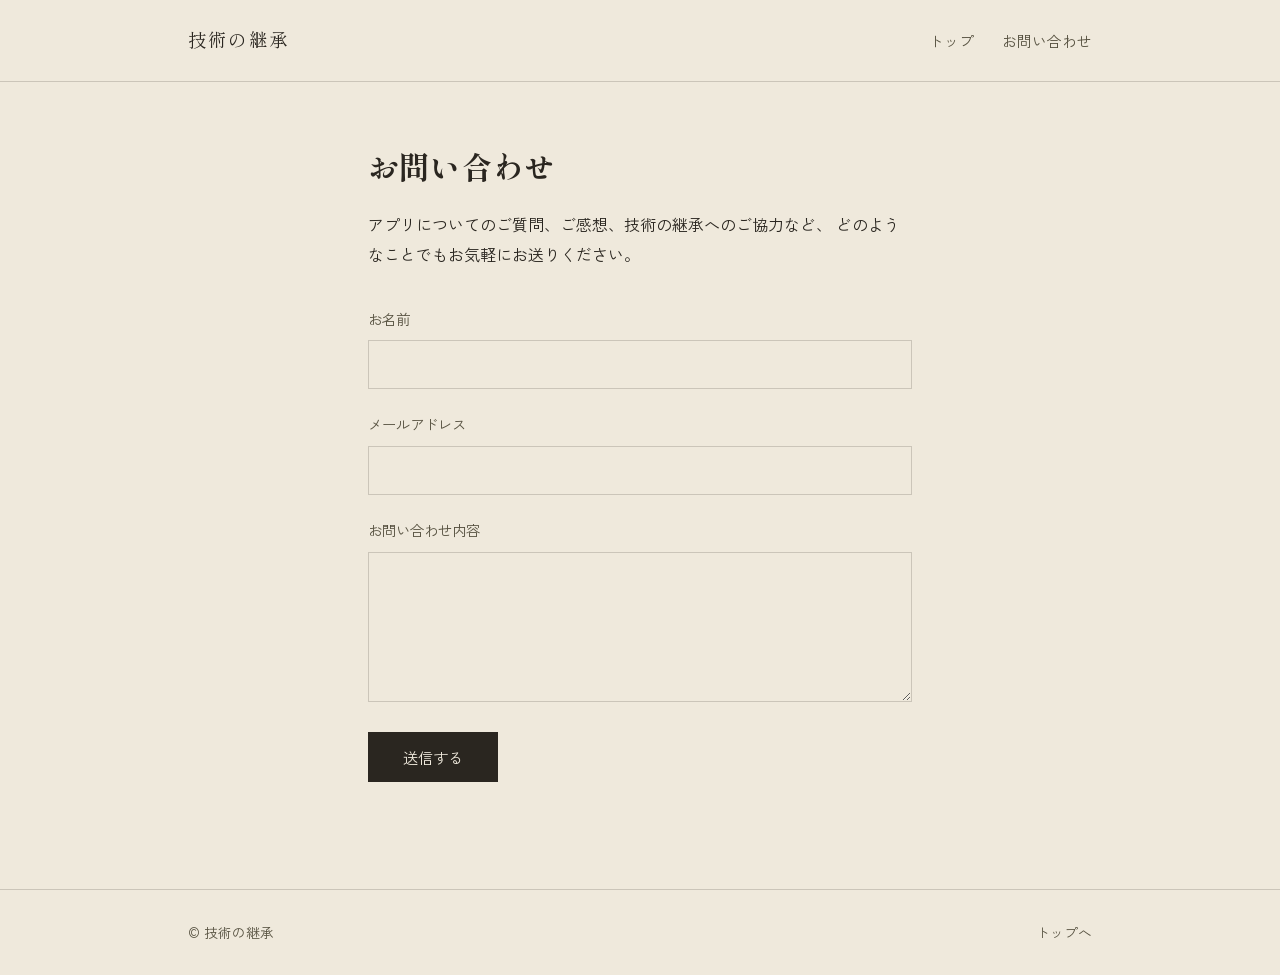
==== contact.html @ cab6e48a "1" ====
<!DOCTYPE html>
<html lang="ja">
<head>
<meta charset="UTF-8">
<meta name="viewport" content="width=device-width, initial-scale=1.0">
<title>お問い合わせ | 技術の継承</title>
<meta name="description" content="技術の継承へのお問い合わせフォームです。">
<link rel="stylesheet" href="css/style.css">
</head>
<body>

<header class="site-header">
  <div class="wrap">
    <a class="brand" href="index.html">技術の継承</a>
    <nav>
      <a href="index.html">トップ</a>
      <a href="contact.html">お問い合わせ</a>
    </nav>
  </div>
</header>

<section class="section" style="border-top:none;">
  <div class="wrap" style="max-width:600px;">
    <div class="eyebrow-line"></div>
    <h1 style="font-size:1.9rem;">お問い合わせ</h1>
    <p class="lede" style="margin-bottom:36px;">
      アプリについてのご質問、ご感想、技術の継承へのご協力など、
      どのようなことでもお気軽にお送りください。
    </p>

    <form id="contactForm" novalidate>
      <div class="form-field">
        <label for="name">お名前</label>
        <input type="text" id="name" name="name" required autocomplete="name">
      </div>

      <div class="form-field">
        <label for="email">メールアドレス</label>
        <input type="email" id="email" name="email" required autocomplete="email">
      </div>

      <div class="form-field">
        <label for="message">お問い合わせ内容</label>
        <textarea id="message" name="message" required></textarea>
      </div>

      <button type="submit" class="submit-btn" id="submitBtn">送信する</button>
      <p class="form-status" id="formStatus" role="status" aria-live="polite"></p>
    </form>
  </div>
</section>

<footer class="site-footer">
  <div class="wrap">
    <span>© 技術の継承</span>
    <span><a href="index.html" style="text-decoration:none;">トップへ</a></span>
  </div>
</footer>

<script src="js/main.js"></script>
<script>
  // ▼ ここに、GASをデプロイした後に発行される「ウェブアプリのURL」を貼り付けてください
  // 例: https://script.google.com/macros/s/xxxxxxxxxxxxxxxx/exec
  const CONTACT_ENDPOINT = 'PASTE_YOUR_GOOGLE_APPS_SCRIPT_WEB_APP_URL_HERE';

  const form = document.getElementById('contactForm');
  const statusEl = document.getElementById('formStatus');
  const submitBtn = document.getElementById('submitBtn');

  form.addEventListener('submit', async (e) => {
    e.preventDefault();

    if (!CONTACT_ENDPOINT || CONTACT_ENDPOINT.startsWith('PASTE_')) {
      statusEl.textContent = '送信先が設定されていません。README.mdの手順に沿ってGoogle Apps ScriptのURLを設定してください。';
      statusEl.className = 'form-status is-error';
      return;
    }

    submitBtn.disabled = true;
    statusEl.textContent = '送信中です…';
    statusEl.className = 'form-status';

    const data = {
      name: form.name.value,
      email: form.email.value,
      message: form.message.value,
    };

    try {
      await fetch(CONTACT_ENDPOINT, {
        method: 'POST',
        mode: 'no-cors', // Google Apps Script Web App はレスポンスを読み取れないため no-cors で送信
        headers: { 'Content-Type': 'text/plain;charset=utf-8' },
        body: JSON.stringify(data),
      });

      statusEl.textContent = 'お問い合わせを送信しました。ありがとうございます。';
      statusEl.className = 'form-status is-success';
      form.reset();
    } catch (err) {
      statusEl.textContent = '送信に失敗しました。時間をおいて再度お試しください。';
      statusEl.className = 'form-status is-error';
    } finally {
      submitBtn.disabled = false;
    }
  });
</script>
</body>
</html>
---- css/style.css ----
@import url('https://fonts.googleapis.com/css2?family=Shippori+Mincho:wght@500;700&family=Zen+Kaku+Gothic+New:wght@400;500;700&display=swap');

:root {
  --paper: #efe9dc;
  --paper-dark: #e3dbc8;
  --ink: #2a2620;
  --ink-soft: #55503f;
  --indigo: #2f4858;
  --vermillion: #a83c32;
  --gold: #b8944f;
  --line: rgba(42, 38, 32, 0.18);
  --max-w: 960px;
}

* {
  box-sizing: border-box;
}

html {
  scroll-behavior: smooth;
}

@media (prefers-reduced-motion: reduce) {
  html {
    scroll-behavior: auto;
  }
  * {
    animation-duration: 0.01ms !important;
    animation-iteration-count: 1 !important;
    transition-duration: 0.01ms !important;
  }
}

body {
  margin: 0;
  background: var(--paper);
  color: var(--ink);
  font-family: 'Zen Kaku Gothic New', sans-serif;
  line-height: 1.85;
  -webkit-font-smoothing: antialiased;
}

h1, h2, h3 {
  font-family: 'Shippori Mincho', serif;
  font-weight: 700;
  color: var(--ink);
  margin: 0;
  letter-spacing: 0.04em;
}

a {
  color: inherit;
}

img {
  max-width: 100%;
  display: block;
}

.wrap {
  max-width: var(--max-w);
  margin: 0 auto;
  padding: 0 28px;
}

/* ---------- Header ---------- */
.site-header {
  border-bottom: 1px solid var(--line);
  padding: 22px 0;
}

.site-header .wrap {
  display: flex;
  align-items: baseline;
  justify-content: space-between;
  gap: 24px;
}

.site-header .brand {
  font-family: 'Shippori Mincho', serif;
  font-size: 1.15rem;
  letter-spacing: 0.12em;
  text-decoration: none;
}

.site-header nav {
  display: flex;
  gap: 28px;
  font-size: 0.92rem;
}

.site-header nav a {
  text-decoration: none;
  color: var(--ink-soft);
  padding-bottom: 4px;
  border-bottom: 1px solid transparent;
  transition: border-color 0.2s ease, color 0.2s ease;
}

.site-header nav a:hover,
.site-header nav a:focus-visible {
  color: var(--indigo);
  border-color: var(--indigo);
}

/* ---------- Hero ---------- */
.hero {
  padding: 80px 0 60px;
  position: relative;
}

.hero .eyebrow-line {
  width: 48px;
  height: 1px;
  background: var(--gold);
  margin-bottom: 22px;
}

.hero h1 {
  font-size: clamp(2.1rem, 5vw, 3.4rem);
  line-height: 1.35;
}

.hero .lede {
  margin-top: 22px;
  max-width: 46ch;
  color: var(--ink-soft);
  font-size: 1.02rem;
}

.brush-underline {
  display: block;
  margin-top: 18px;
  width: min(420px, 70vw);
  height: 34px;
}

.brush-underline path {
  fill: none;
  stroke: var(--vermillion);
  stroke-width: 6;
  stroke-linecap: round;
  stroke-dasharray: 620;
  stroke-dashoffset: 620;
  animation: draw-brush 1.6s 0.3s cubic-bezier(0.65, 0, 0.35, 1) forwards;
}

@keyframes draw-brush {
  to {
    stroke-dashoffset: 0;
  }
}

/* ---------- Section heading ---------- */
.section {
  padding: 56px 0;
  border-top: 1px solid var(--line);
}

.section-head {
  display: flex;
  align-items: flex-end;
  justify-content: space-between;
  gap: 20px;
  margin-bottom: 34px;
}

.section-head h2 {
  font-size: 1.5rem;
}

.section-head .num {
  font-family: 'Shippori Mincho', serif;
  color: var(--gold);
  font-size: 0.95rem;
}

.section-note {
  color: var(--ink-soft);
  max-width: 56ch;
  margin: 10px 0 0;
}

/* ---------- Carousel ---------- */
.carousel {
  position: relative;
}

.carousel-track {
  display: flex;
  gap: 24px;
  overflow-x: auto;
  scroll-snap-type: x mandatory;
  padding-bottom: 8px;
  scrollbar-width: thin;
  scrollbar-color: var(--gold) transparent;
}

.carousel-track::-webkit-scrollbar {
  height: 6px;
}
.carousel-track::-webkit-scrollbar-thumb {
  background: var(--gold);
}

.app-card {
  flex: 0 0 min(360px, 82vw);
  scroll-snap-align: start;
  border: 1px solid var(--line);
  background: var(--paper-dark);
  padding: 26px 24px;
  display: flex;
  flex-direction: column;
  gap: 14px;
  text-decoration: none;
  color: inherit;
  position: relative;
  transition: border-color 0.2s ease;
}

.app-card:hover,
.app-card:focus-visible {
  border-color: var(--indigo);
}

.app-card .tag {
  font-size: 0.78rem;
  color: var(--indigo);
  letter-spacing: 0.08em;
}

.app-card h3 {
  font-size: 1.25rem;
}

.app-card p {
  color: var(--ink-soft);
  font-size: 0.92rem;
  margin: 0;
  flex-grow: 1;
}

.app-card .go {
  font-size: 0.88rem;
  color: var(--vermillion);
}

.app-card.is-soon {
  opacity: 0.62;
  cursor: default;
}

.app-card.is-soon:hover {
  border-color: var(--line);
}

.carousel-nav {
  display: flex;
  gap: 10px;
  margin-top: 18px;
}

.carousel-nav button {
  width: 34px;
  height: 34px;
  border: 1px solid var(--line);
  background: transparent;
  color: var(--ink);
  cursor: pointer;
  font-family: inherit;
  font-size: 1rem;
  transition: border-color 0.2s ease, color 0.2s ease;
}

.carousel-nav button:hover {
  border-color: var(--indigo);
  color: var(--indigo);
}

/* ---------- Buttons ---------- */
.btn {
  display: inline-block;
  padding: 13px 30px;
  border: 1px solid var(--ink);
  text-decoration: none;
  color: var(--ink);
  font-size: 0.94rem;
  letter-spacing: 0.03em;
  background: transparent;
  transition: background 0.2s ease, color 0.2s ease;
}

.btn:hover,
.btn:focus-visible {
  background: var(--ink);
  color: var(--paper);
}

.btn-primary {
  border-color: var(--vermillion);
  color: var(--vermillion);
}

.btn-primary:hover,
.btn-primary:focus-visible {
  background: var(--vermillion);
  color: var(--paper);
}

/* ---------- Footer ---------- */
.site-footer {
  border-top: 1px solid var(--line);
  padding: 30px 0;
  color: var(--ink-soft);
  font-size: 0.85rem;
}

.site-footer .wrap {
  display: flex;
  justify-content: space-between;
  flex-wrap: wrap;
  gap: 10px;
}

/* ---------- Form ---------- */
.form-field {
  margin-bottom: 22px;
}

.form-field label {
  display: block;
  margin-bottom: 8px;
  font-size: 0.9rem;
  color: var(--ink-soft);
}

.form-field input,
.form-field textarea {
  width: 100%;
  padding: 12px 14px;
  border: 1px solid var(--line);
  background: var(--paper);
  color: var(--ink);
  font-family: inherit;
  font-size: 0.98rem;
}

.form-field input:focus-visible,
.form-field textarea:focus-visible {
  outline: 2px solid var(--indigo);
  outline-offset: 1px;
}

.form-field textarea {
  min-height: 150px;
  resize: vertical;
}

.form-status {
  margin-top: 16px;
  font-size: 0.9rem;
  min-height: 1.4em;
}

.form-status.is-success {
  color: var(--indigo);
}

.form-status.is-error {
  color: var(--vermillion);
}

.submit-btn {
  border: 1px solid var(--ink);
  background: var(--ink);
  color: var(--paper);
  padding: 13px 34px;
  font-family: inherit;
  font-size: 0.96rem;
  cursor: pointer;
  transition: opacity 0.2s ease;
}

.submit-btn:hover {
  opacity: 0.85;
}

.submit-btn:disabled {
  opacity: 0.5;
  cursor: default;
}

/* ---------- App entry page specific ---------- */
.app-hero {
  display: grid;
  grid-template-columns: 1.1fr 0.9fr;
  gap: 40px;
  align-items: center;
  padding: 60px 0;
}

@media (max-width: 780px) {
  .app-hero {
    grid-template-columns: 1fr;
  }
}

.brush-canvas-wrap {
  border: 1px solid var(--line);
  background: var(--paper-dark);
  aspect-ratio: 4 / 3;
  position: relative;
  overflow: hidden;
}

.brush-canvas-wrap canvas {
  width: 100%;
  height: 100%;
  cursor: crosshair;
  touch-action: none;
}

.brush-canvas-wrap .hint {
  position: absolute;
  bottom: 10px;
  left: 12px;
  font-size: 0.75rem;
  color: var(--ink-soft);
  background: rgba(239, 233, 220, 0.75);
  padding: 3px 8px;
  pointer-events: none;
}

.spec-list {
  margin: 26px 0 0;
  padding: 0;
  list-style: none;
}

.spec-list li {
  padding: 12px 0;
  border-top: 1px solid var(--line);
  display: flex;
  gap: 18px;
}

.spec-list li:last-child {
  border-bottom: 1px solid var(--line);
}

.spec-list .k {
  flex: 0 0 8em;
  color: var(--ink-soft);
  font-size: 0.88rem;
}

.spec-list .v {
  flex: 1;
}

.back-link {
  display: inline-block;
  margin-bottom: 20px;
  font-size: 0.88rem;
  color: var(--ink-soft);
  text-decoration: none;
}

.back-link:hover {
  color: var(--indigo);
}
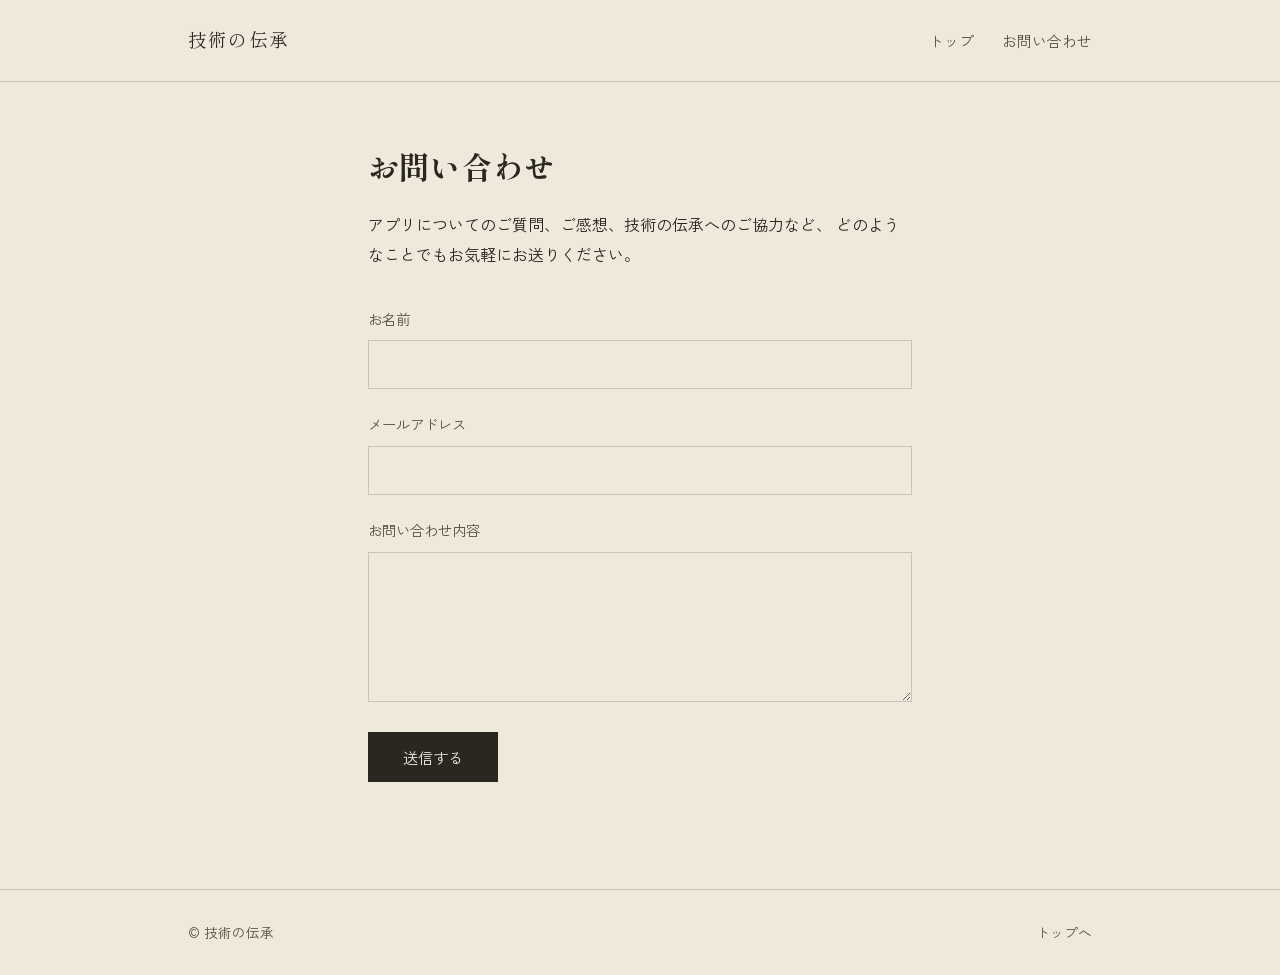
==== commit 55068306: "サイト内表記を「技術の継承」から「技術の伝承」に統一 リポジトリ名(gijyutu-no-densyou)・フォルダ名と表記を合わせるため、 全ページのタイトル・見出し・フッターの表記を修正。  Co" ====
--- a/contact.html
+++ b/contact.html
@@ -3,15 +3,15 @@
 <head>
 <meta charset="UTF-8">
 <meta name="viewport" content="width=device-width, initial-scale=1.0">
-<title>お問い合わせ | 技術の継承</title>
-<meta name="description" content="技術の継承へのお問い合わせフォームです。">
+<title>お問い合わせ | 技術の伝承</title>
+<meta name="description" content="技術の伝承へのお問い合わせフォームです。">
 <link rel="stylesheet" href="css/style.css">
 </head>
 <body>
 
 <header class="site-header">
   <div class="wrap">
-    <a class="brand" href="index.html">技術の継承</a>
+    <a class="brand" href="index.html">技術の伝承</a>
     <nav>
       <a href="index.html">トップ</a>
       <a href="contact.html">お問い合わせ</a>
@@ -24,7 +24,7 @@
     <div class="eyebrow-line"></div>
     <h1 style="font-size:1.9rem;">お問い合わせ</h1>
     <p class="lede" style="margin-bottom:36px;">
-      アプリについてのご質問、ご感想、技術の継承へのご協力など、
+      アプリについてのご質問、ご感想、技術の伝承へのご協力など、
       どのようなことでもお気軽にお送りください。
     </p>
 
@@ -52,7 +52,7 @@
 
 <footer class="site-footer">
   <div class="wrap">
-    <span>© 技術の継承</span>
+    <span>© 技術の伝承</span>
     <span><a href="index.html" style="text-decoration:none;">トップへ</a></span>
   </div>
 </footer>
